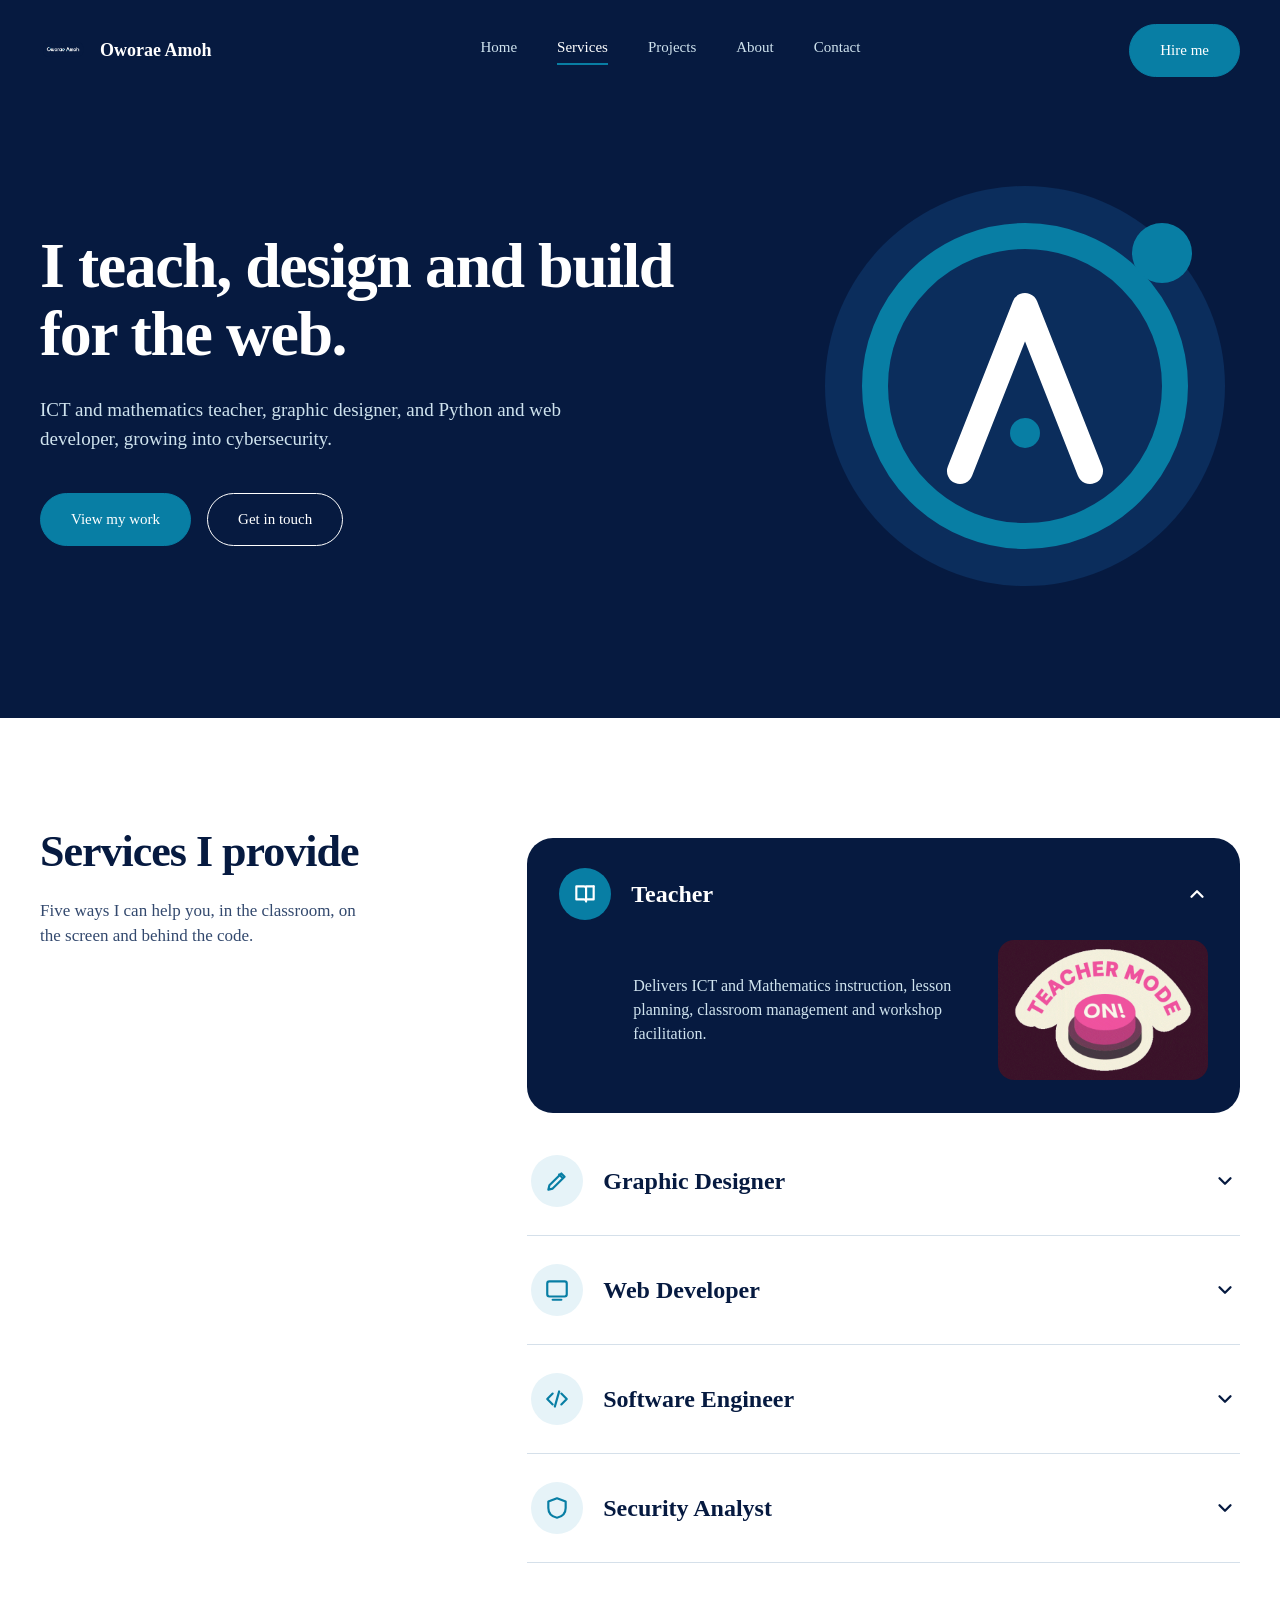
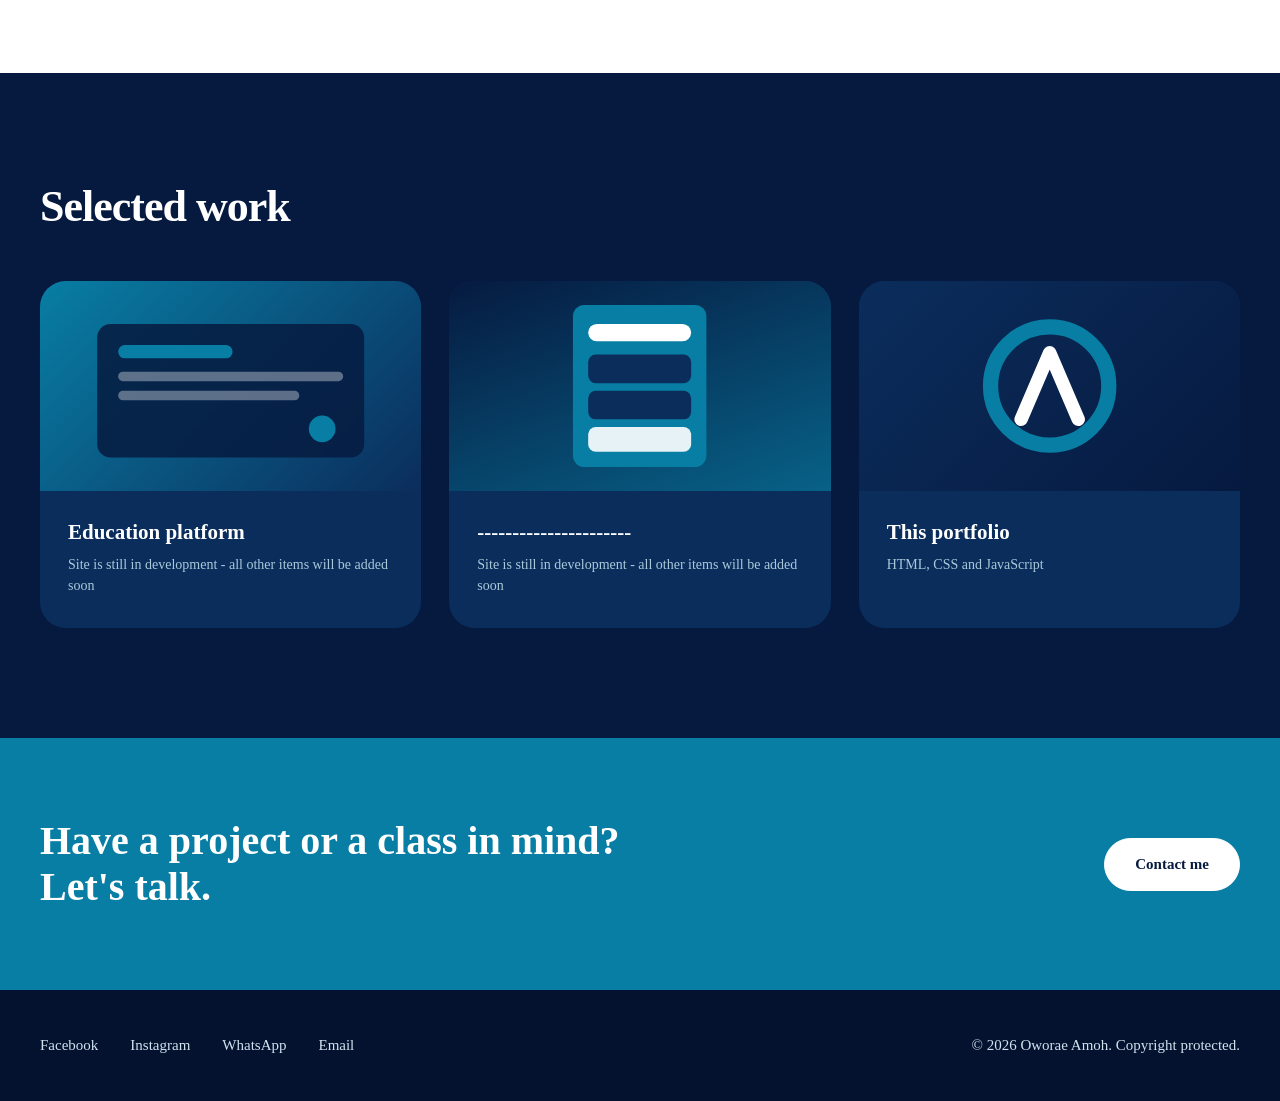
==== service.html @ 9c9f1baa "Add files via upload" ====
<!DOCTYPE html>
<html lang="en">
<head>
    <meta charset="UTF-8">
    <meta name="viewport" content="width=device-width, initial-scale=1.0">
    <link rel="icon" href="Picture .ico">
    <link rel="stylesheet" href="styles2.css">
    <title>Oworae Amoh | Services</title>
</head>
<body>

    <!-- NAVBAR -->
    <header class="nav">
        <a class="brand" href="index.html">
            <img src="Logo.png" alt="O.A logo">
            <span>Oworae Amoh</span>
        </a>

        <input type="checkbox" id="menu-toggle" class="menu-toggle">
        <label for="menu-toggle" class="burger" aria-label="Open menu">
            <span></span><span></span><span></span>
        </label>

        <nav class="links">
            <a href="index.html">Home</a>
            <a href="service.html" class="active">Services</a>
            <a href="#work">Projects</a>
            <a href="about.html">About</a>
            <a href="#contact">Contact</a>
        </nav>
        <a class="btn nav-btn" href="#contact">Hire me</a>
    </header>

    <!-- HERO -->
    <section class="hero">
        <div class="hero-text">
            <h1>I teach, design and build for the web.</h1>
            <p>ICT and mathematics teacher, graphic designer, and Python and web developer, growing into cybersecurity.</p>
            <div class="hero-buttons">
                <a class="btn" href="#work">View my work</a>
                <a class="btn outline" href="#contact">Get in touch</a>
            </div>
        </div>
        <div class="hero-art">
            <svg viewBox="0 0 430 430" role="img" aria-label="O.A monogram artwork">
                <circle cx="215" cy="215" r="200" fill="#0B2D5C"/>
                <circle cx="215" cy="215" r="150" fill="none" stroke="#087EA4" stroke-width="26"/>
                <path d="M150 300 L215 135 L280 300" fill="none" stroke="#fff" stroke-width="26" stroke-linecap="round" stroke-linejoin="round"/>
                <circle cx="215" cy="262" r="15" fill="#087EA4"/>
                <circle cx="352" cy="82" r="30" fill="#087EA4"/>
            </svg>
        </div>
    </section>

    <!-- SERVICES -->
    <section class="services" id="services">
        <div class="container services-grid">
            <div class="services-intro">
                <h2>Services I provide</h2>
                <p>Five ways I can help you, in the classroom, on the screen and behind the code.</p>
            </div>

            <div class="accordion">

                <details name="service" open>
                    <summary>
                        <span class="icon"><svg viewBox="0 0 24 24"><path d="M4 5h7a2 2 0 0 1 2 2v12a2 2 0 0 0-2-2H4zM20 5h-7"/><path d="M20 5v12h-7"/></svg></span>
                        <h3>Teacher</h3>
                        <svg class="chev" viewBox="0 0 24 24"><path d="M6 9l6 6 6-6"/></svg>
                    </summary>
                    <div class="detail has-pic">
                        <p>Delivers ICT and Mathematics instruction, lesson planning, classroom management and workshop facilitation.</p>
                        <img src="Teacher.gif" alt="Teaching illustration">
                    </div>
                </details>

                <details name="service">
                    <summary>
                        <span class="icon"><svg viewBox="0 0 24 24"><path d="M4 20l4-1 11-11-3-3L5 16z"/><path d="M14 6l3 3"/></svg></span>
                        <h3>Graphic Designer</h3>
                        <svg class="chev" viewBox="0 0 24 24"><path d="M6 9l6 6 6-6"/></svg>
                    </summary>
                    <div class="detail has-pic">
                        <p>Designs logos, flyers, social media posts and brand identities that look clean and professional.</p>
                        <img src="Designer.gif" alt="Designing illustration">
                    </div>
                </details>

                <details name="service">
                    <summary>
                        <span class="icon"><svg viewBox="0 0 24 24"><rect x="3" y="4" width="18" height="14" rx="2"/><path d="M8 21h8"/></svg></span>
                        <h3>Web Developer</h3>
                        <svg class="chev" viewBox="0 0 24 24"><path d="M6 9l6 6 6-6"/></svg>
                    </summary>
                    <div class="detail has-pic">
                        <p>Builds clean, responsive websites with HTML, CSS and JavaScript that work well on any screen.</p>
                        <img src="Web.gif" alt="Web illustration">
                    </div>
                </details>

                <details name="service">
                    <summary>
                        <span class="icon"><svg viewBox="0 0 24 24"><path d="M8 7l-5 5 5 5M16 7l5 5-5 5M14 5l-4 14"/></svg></span>
                        <h3>Software Engineer</h3>
                        <svg class="chev" viewBox="0 0 24 24"><path d="M6 9l6 6 6-6"/></svg>
                    </summary>
                    <div class="detail has-pic">
                        <p>Writes Python programs and applications, from small helpful tools to complete systems.</p>
                        <img src="Developer.gif" alt="Engineering illustration">
                    </div>
                </details>

                <details name="service">
                    <summary>
                        <span class="icon"><svg viewBox="0 0 24 24"><path d="M12 3l8 3v6c0 5-3.5 8-8 9-4.5-1-8-4-8-9V6z"/></svg></span>
                        <h3>Security Analyst</h3>
                        <svg class="chev" viewBox="0 0 24 24"><path d="M6 9l6 6 6-6"/></svg>
                    </summary>
                    <div class="detail has-pic">
                        <p>Studies threats and safe practices to help keep systems, accounts and data protected.</p>
                        <img src="Security.gif" alt="Security illustration">
                    </div>
                </details>

            </div>
        </div>
    </section>

    <!-- SELECTED WORK -->
    <section class="work" id="work">
        <div class="container">
            <h2>Selected work</h2>
            <div class="cards">

                <article class="card">
                    <div class="card-visual" style="background: linear-gradient(135deg, #087EA4, #0B2D5C);">
                        <svg viewBox="0 0 400 210"><rect x="60" y="40" width="280" height="140" rx="14" fill="#061A40" opacity=".85"/><rect x="82" y="62" width="120" height="14" rx="7" fill="#087EA4"/><rect x="82" y="90" width="236" height="10" rx="5" fill="#fff" opacity=".35"/><rect x="82" y="110" width="190" height="10" rx="5" fill="#fff" opacity=".35"/><circle cx="296" cy="150" r="14" fill="#087EA4"/></svg>
                    </div>
                    <div class="card-text">
                        <h4>Education platform</h4>
                        <p>Site is still in development - all other items will be added soon</p>
                    </div>
                </article>

                <article class="card">
                    <div class="card-visual" style="background: linear-gradient(160deg, #061A40, #087EA4 140%);">
                        <svg viewBox="0 0 400 210"><rect x="130" y="20" width="140" height="170" rx="12" fill="#087EA4"/><rect x="146" y="40" width="108" height="18" rx="9" fill="#fff"/><rect x="146" y="72" width="108" height="30" rx="8" fill="#0B2D5C"/><rect x="146" y="110" width="108" height="30" rx="8" fill="#0B2D5C"/><rect x="146" y="148" width="108" height="26" rx="8" fill="#fff" opacity=".9"/></svg>
                    </div>
                    <div class="card-text">
                        <h4>----------------------</h4>
                        <p>Site is still in development - all other items will be added soon</p>
                    </div>
                </article>

                <article class="card">
                    <div class="card-visual" style="background: linear-gradient(135deg, #0B2D5C, #061A40);">
                        <svg viewBox="0 0 400 210"><circle cx="200" cy="105" r="62" fill="none" stroke="#087EA4" stroke-width="16"/><path d="M170 140 L200 70 L230 140" fill="none" stroke="#fff" stroke-width="14" stroke-linecap="round" stroke-linejoin="round"/></svg>
                    </div>
                    <div class="card-text">
                        <h4>This portfolio</h4>
                        <p>HTML, CSS and JavaScript</p>
                    </div>
                </article>

            </div>
        </div>
    </section>

    <!-- CALL TO ACTION -->
    <section class="cta" id="contact">
        <div class="container cta-inner">
            <h2>Have a project or a class in mind? Let's talk.</h2>
            <a class="btn white" href="mailto:qwophyamoh99@gmail.com">Contact me</a>
        </div>
    </section>

    <!-- FOOTER -->
    <footer class="footer">
        <div class="container footer-inner">
            <div class="social">
                <a href="https://www.facebook.com/share/1Bx3CLqma9/">Facebook</a>
                <a href="https://www.instagram.com/qwophyamoh?stkn=b3o2dmUzdG140Gpw">Instagram</a>
                <a href="https://wa.me/233550390286">WhatsApp</a>
                <a href="mailto:qwophyamoh99@gmail.com">Email</a>
            </div>
            <p>&copy; 2026 Oworae Amoh. Copyright protected.</p>
        </div>
    </footer>

</body>
</html>
---- styles2.css ----
/* ---------- BRAND COLORS & RESET ---------- */
:root{
    --navy: #061a40;
    --dark: #0B2D5C;
    --sea: #087EA4;
    --white: #ffffff;
    --deep: #041230;
    --soft: #cfe3ee;
}

*{
    box-sizing: border-box;
    margin: 0;
    padding: 0;
}

html{
    scroll-behavior: smooth;
}

body{
    background-color: var(--navy);
    color: var(--white);
    line-height: 1.5;
    overflow-x: hidden;
}

a{
    color: inherit;
    text-decoration: none;
}

img{
    max-width: 100%;
    display: block;
}

.container{
    width: 100%;
    max-width: 1360px;
    margin: 0 auto;
    padding: 0 40px;
}

/* ---------- BUTTONS ---------- */
.btn{
    display: inline-block;
    padding: 14px 30px;
    border-radius: 999px;
    background-color: var(--sea);
    color: var(--white);
    font-weight: 500;
    font-size: 15px;
    border: 1.5px solid var(--sea);
    transition: transform 0.2s ease, background-color 0.2s ease;
}

.btn:hover{
    transform: translateY(-2px);
    background-color: #0a92bf;
}

.btn.outline{
    background-color: transparent;
    border-color: var(--white);
}

.btn.outline:hover{
    background-color: rgba(255, 255, 255, 0.1);
}

.btn.white{
    background-color: var(--white);
    border-color: var(--white);
    color: var(--navy);
    font-weight: 600;
}

/* ---------- NAVBAR ---------- */
.nav{
    display: flex;
    align-items: center;
    justify-content: space-between;
    gap: 24px;
    padding: 24px 40px;
    max-width: 1360px;
    margin: 0 auto;
    position: relative;
}

.brand{
    display: flex;
    align-items: center;
    gap: 14px;
    font-weight: 600;
    font-size: 18px;
}

.brand img{
    width: 46px;
    height: 46px;
    object-fit: contain;
}

.links{
    display: flex;
    gap: 40px;
    font-size: 15px;
    color: var(--soft);
}

.links a{
    padding-bottom: 4px;
    border-bottom: 2px solid transparent;
    transition: color 0.2s ease, border-color 0.2s ease;
}

.links a:hover,
.links a.active{
    color: var(--white);
    border-bottom-color: var(--sea);
}

/* Mobile menu button (hidden on large screens) */
.menu-toggle{
    display: none;
}

.burger{
    display: none;
    width: 28px;
    height: 20px;
    flex-direction: column;
    justify-content: space-between;
    cursor: pointer;
}

.burger span{
    display: block;
    height: 3px;
    background-color: var(--white);
    border-radius: 2px;
}

/* ---------- HERO ---------- */
.hero{
    display: grid;
    grid-template-columns: 1.15fr 0.85fr;
    align-items: center;
    gap: 40px;
    max-width: 1360px;
    margin: 0 auto;
    padding: 70px 40px 110px;
}

.hero h1{
    font-size: 64px;
    line-height: 1.06;
    font-weight: 700;
    letter-spacing: -1.5px;
}

.hero p{
    font-size: 19px;
    font-weight: 300;
    color: var(--soft);
    max-width: 560px;
    margin: 28px 0 40px;
}

.hero-buttons{
    display: flex;
    gap: 16px;
    flex-wrap: wrap;
}

.hero-art{
    justify-self: end;
    width: 100%;
    max-width: 430px;
}

.hero-art svg{
    width: 100%;
    height: auto;
}

/* ---------- SERVICES ---------- */
.services{
    background-color: var(--white);
    color: var(--navy);
    padding: 110px 0;
}

.services-grid{
    display: grid;
    grid-template-columns: 0.8fr 1.4fr;
    gap: 80px;
}

.services h2,
.work h2{
    font-size: 44px;
    line-height: 1.1;
    font-weight: 700;
    letter-spacing: -1px;
}

.services-intro p{
    font-weight: 300;
    font-size: 17px;
    color: #33496e;
    margin-top: 22px;
    max-width: 340px;
}

.accordion{
    display: flex;
    flex-direction: column;
}

details{
    border-bottom: 1.5px solid #d5e0ea;
    transition: background-color 0.3s ease;
}

summary{
    display: flex;
    align-items: center;
    gap: 20px;
    padding: 28px 4px;
    cursor: pointer;
    list-style: none;
}

summary::-webkit-details-marker{
    display: none;
}

summary h3{
    flex: 1;
    font-size: 24px;
    font-weight: 600;
}

.icon{
    width: 52px;
    height: 52px;
    border-radius: 50%;
    background-color: #e6f3f8;
    display: grid;
    place-items: center;
    flex: none;
}

.icon svg{
    width: 26px;
    height: 26px;
    fill: none;
    stroke: var(--sea);
    stroke-width: 2;
    stroke-linecap: round;
    stroke-linejoin: round;
}

.chev{
    width: 22px;
    height: 22px;
    flex: none;
    fill: none;
    stroke: currentColor;
    stroke-width: 2.5;
    stroke-linecap: round;
    stroke-linejoin: round;
    transition: transform 0.3s ease;
}

/* The open item becomes a navy card */
details[open]{
    background-color: var(--navy);
    color: var(--white);
    border-radius: 26px;
    border-bottom-color: transparent;
    margin: 10px 0 14px;
}

details[open] summary{
    padding: 30px 32px 0;
}

details[open] .icon{
    background-color: var(--sea);
}

details[open] .icon svg{
    stroke: var(--white);
}

details[open] .chev{
    transform: rotate(180deg);
}

.detail{
    padding: 20px 32px 32px 106px;
    animation: reveal 0.4s ease;
}

.detail p{
    font-weight: 300;
    font-size: 16px;
    color: var(--soft);
}

.detail.has-pic{
    display: grid;
    grid-template-columns: 1fr 210px;
    gap: 30px;
    align-items: center;
}

.detail.has-pic img{
    width: 100%;
    height: auto;
    border-radius: 16px;
}

@keyframes reveal{
    from{ opacity: 0; transform: translateY(-8px); }
    to{ opacity: 1; transform: translateY(0); }
}

/* ---------- SELECTED WORK ---------- */
.work{
    padding: 110px 0;
}

.work h2{
    margin-bottom: 50px;
}

.cards{
    display: grid;
    grid-template-columns: repeat(3, 1fr);
    gap: 28px;
}

.card{
    background-color: var(--dark);
    border-radius: 26px;
    overflow: hidden;
    transition: transform 0.25s ease;
}

.card:hover{
    transform: translateY(-6px);
}

.card-visual{
    height: 210px;
}

.card-visual svg,
.card-visual img{
    width: 100%;
    height: 100%;
    object-fit: cover;
}

.card-text{
    padding: 26px 28px 32px;
}

.card-text h4{
    font-size: 21px;
    font-weight: 600;
}

.card-text p{
    font-size: 14px;
    font-weight: 300;
    color: #a9c9da;
    margin-top: 6px;
}

/* ---------- CALL TO ACTION ---------- */
.cta{
    background-color: var(--sea);
    padding: 80px 0;
}

.cta-inner{
    display: flex;
    align-items: center;
    justify-content: space-between;
    gap: 40px;
}

.cta h2{
    font-size: 40px;
    line-height: 1.15;
    font-weight: 700;
    max-width: 640px;
}

/* ---------- FOOTER ---------- */
.footer{
    background-color: var(--deep);
    padding: 44px 0;
    color: var(--soft);
    font-size: 15px;
}

.footer-inner{
    display: flex;
    justify-content: space-between;
    align-items: center;
    gap: 20px;
}

.social{
    display: flex;
    gap: 32px;
}

.social a:hover{
    color: var(--white);
    text-decoration: underline;
}

/* ---------- TABLET ---------- */
@media (max-width: 1000px){
    .hero h1{ font-size: 50px; }
    .services-grid{ grid-template-columns: 1fr; gap: 40px; }
    .cards{ grid-template-columns: 1fr 1fr; }
}

/* ---------- PHONE ---------- */
@media (max-width: 700px){
    .container{ padding: 0 22px; }

    .nav{ padding: 20px 22px; }
    .brand{ font-size: 16px; }
    .brand img{ width: 40px; height: 40px; }
    .nav-btn{ display: none; }
    .burger{ display: flex; }

    /* dropdown menu opened by the checkbox */
    .links{
        display: none;
        position: absolute;
        top: 80px;
        left: 22px;
        right: 22px;
        flex-direction: column;
        gap: 18px;
        background-color: var(--dark);
        padding: 24px;
        border-radius: 20px;
        z-index: 10;
    }
    .menu-toggle:checked ~ .links{ display: flex; }

    .hero{
        grid-template-columns: 1fr;
        padding: 20px 22px 70px;
        gap: 30px;
    }
    .hero-art{ order: -1; justify-self: center; max-width: 240px; }
    .hero h1{ font-size: 38px; letter-spacing: -1px; }
    .hero p{ font-size: 16px; margin: 20px 0 28px; }
    .hero-buttons{ flex-direction: column; }
    .hero-buttons .btn{ text-align: center; }

    .services{ padding: 70px 0; }
    .services h2, .work h2{ font-size: 32px; }
    summary{ gap: 14px; padding: 22px 2px; }
    summary h3{ font-size: 19px; }
    .icon{ width: 44px; height: 44px; }
    details[open] summary{ padding: 22px 20px 0; }
    .detail{ padding: 16px 20px 24px; }
    .detail.has-pic{ grid-template-columns: 1fr; }

    .work{ padding: 70px 0; }
    .cards{ grid-template-columns: 1fr; }

    .cta{ padding: 60px 0; }
    .cta-inner{ flex-direction: column; align-items: flex-start; }
    .cta h2{ font-size: 28px; }

    .footer-inner{ flex-direction: column; align-items: flex-start; }
    .social{ flex-wrap: wrap; gap: 20px; }
}
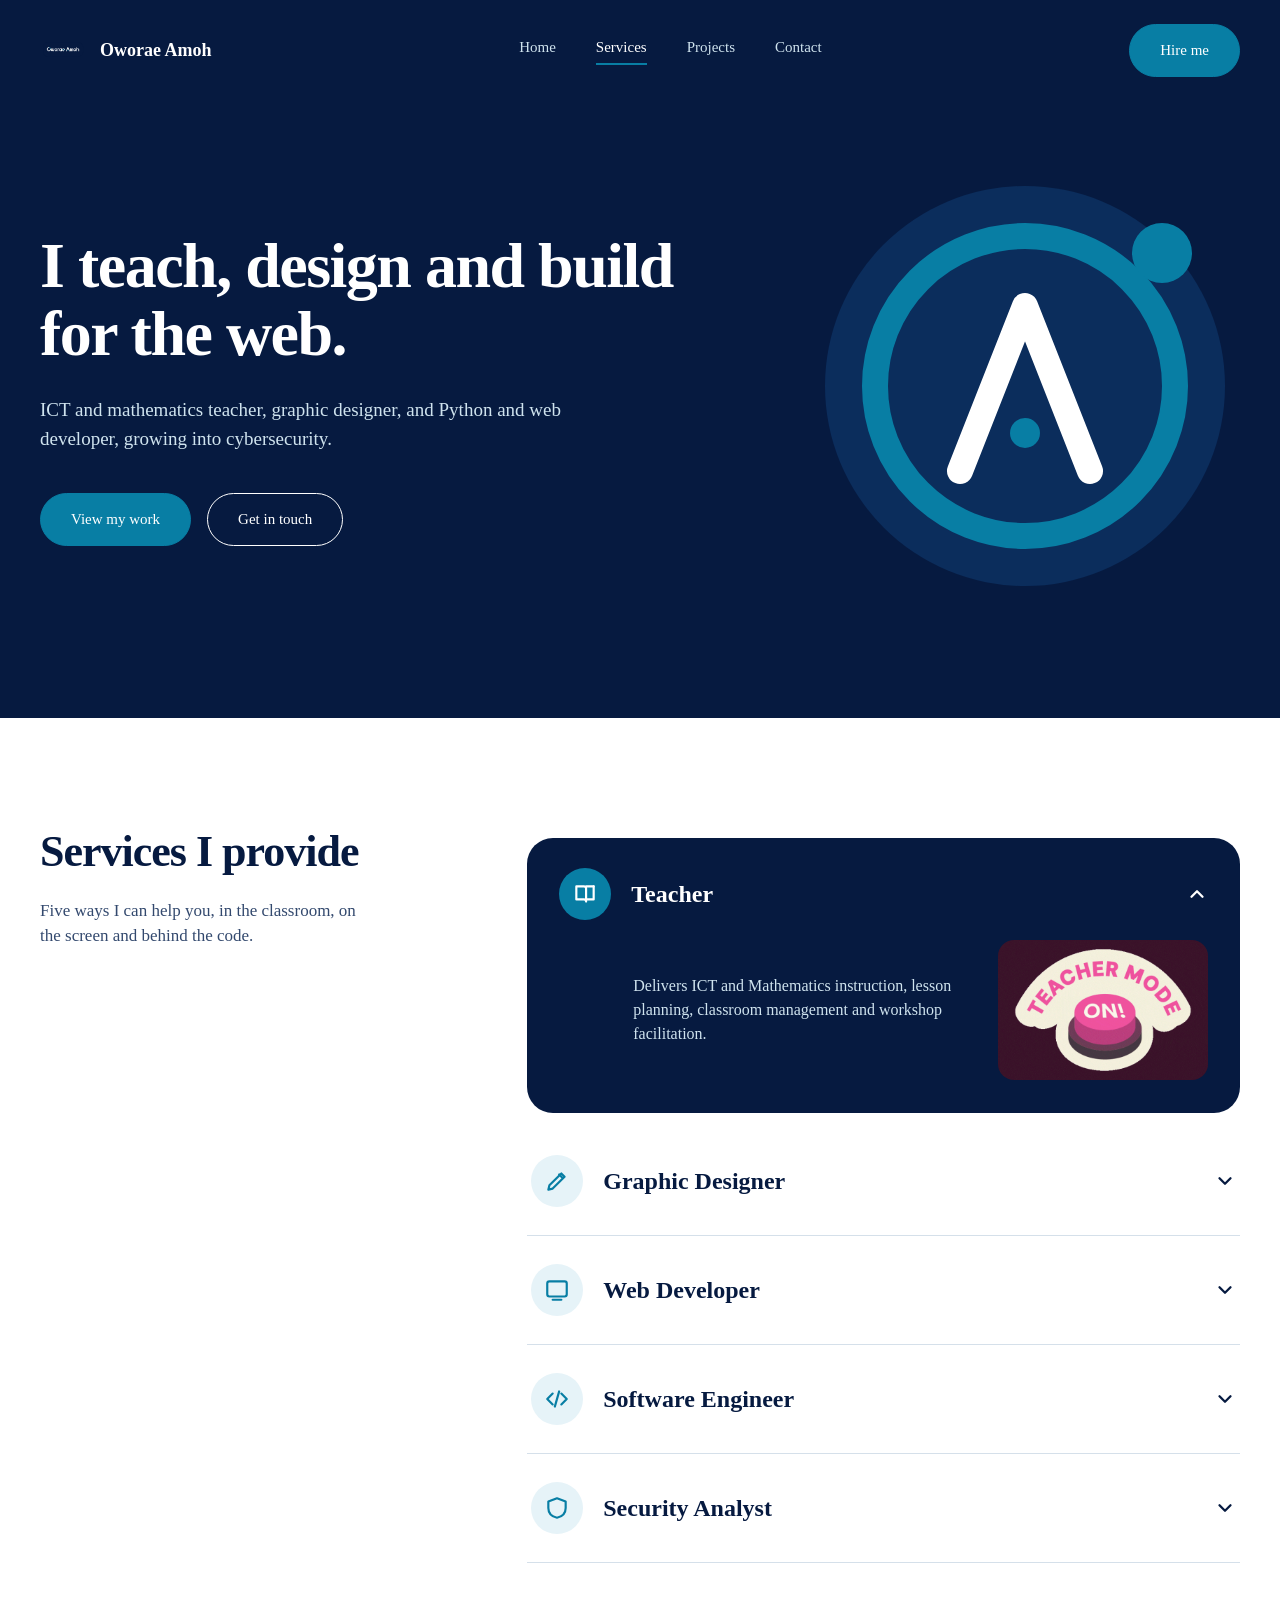
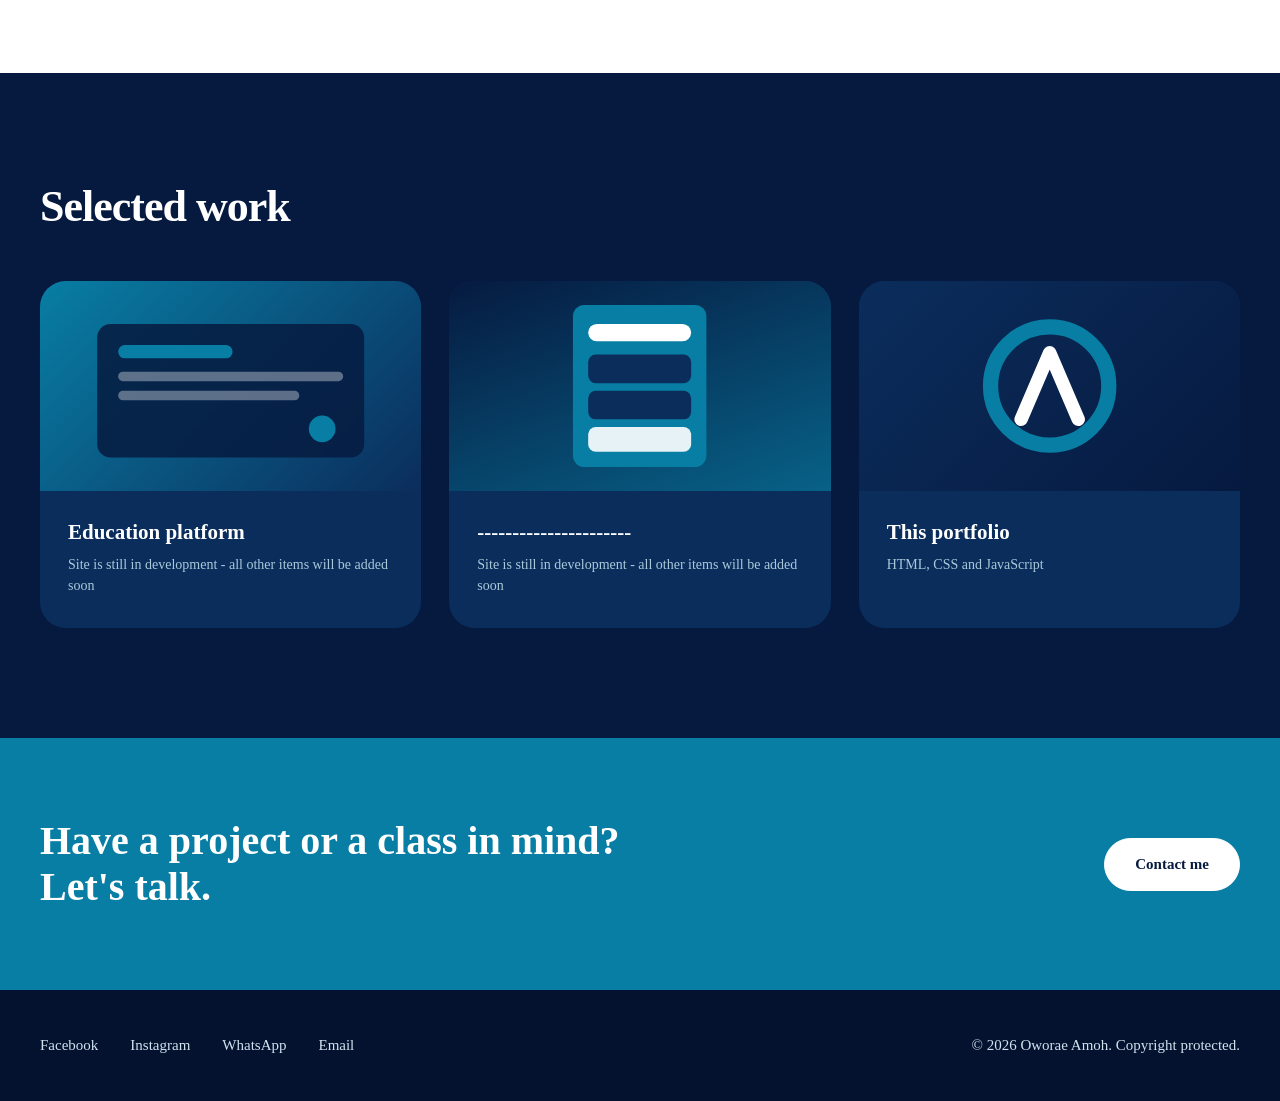
==== commit e9e4ba08: "service.html" ====
--- a/service.html
+++ b/service.html
@@ -25,7 +25,6 @@
             <a href="index.html">Home</a>
             <a href="service.html" class="active">Services</a>
             <a href="#work">Projects</a>
-            <a href="about.html">About</a>
             <a href="#contact">Contact</a>
         </nav>
         <a class="btn nav-btn" href="#contact">Hire me</a>
